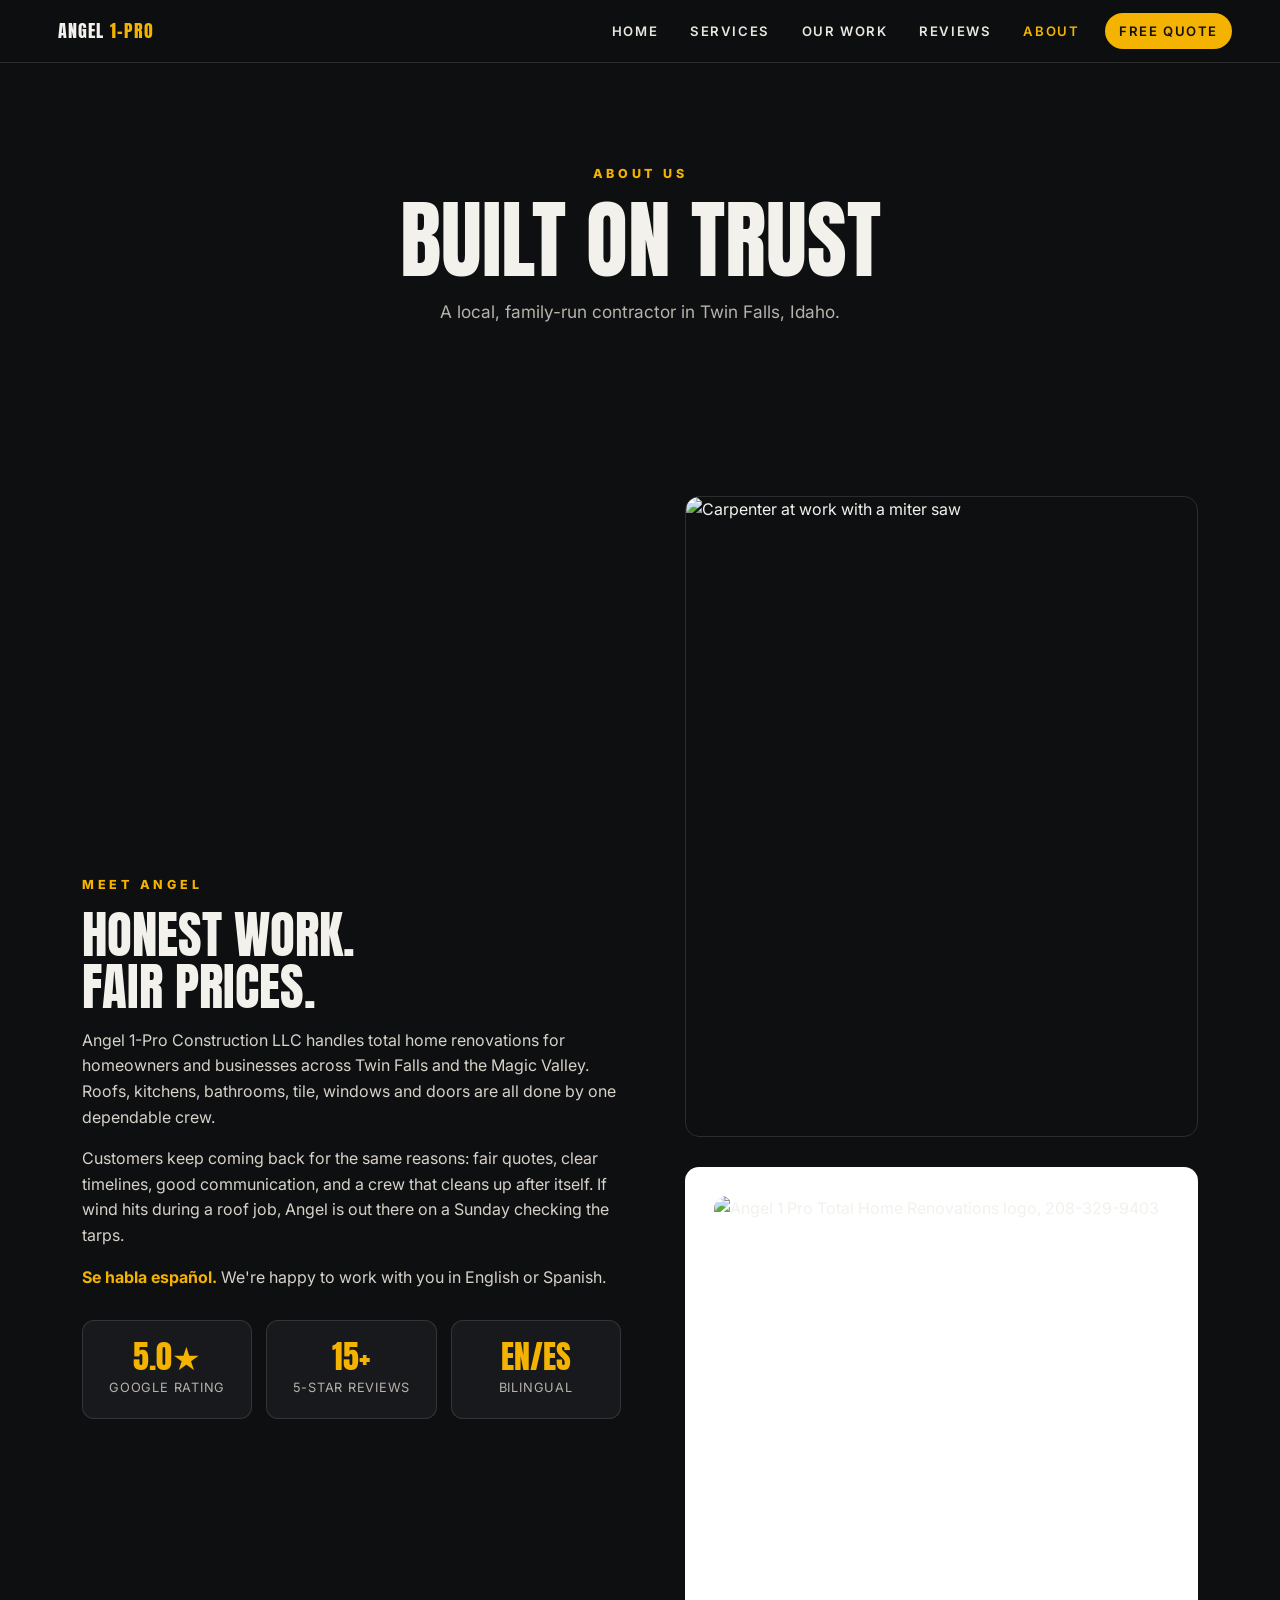
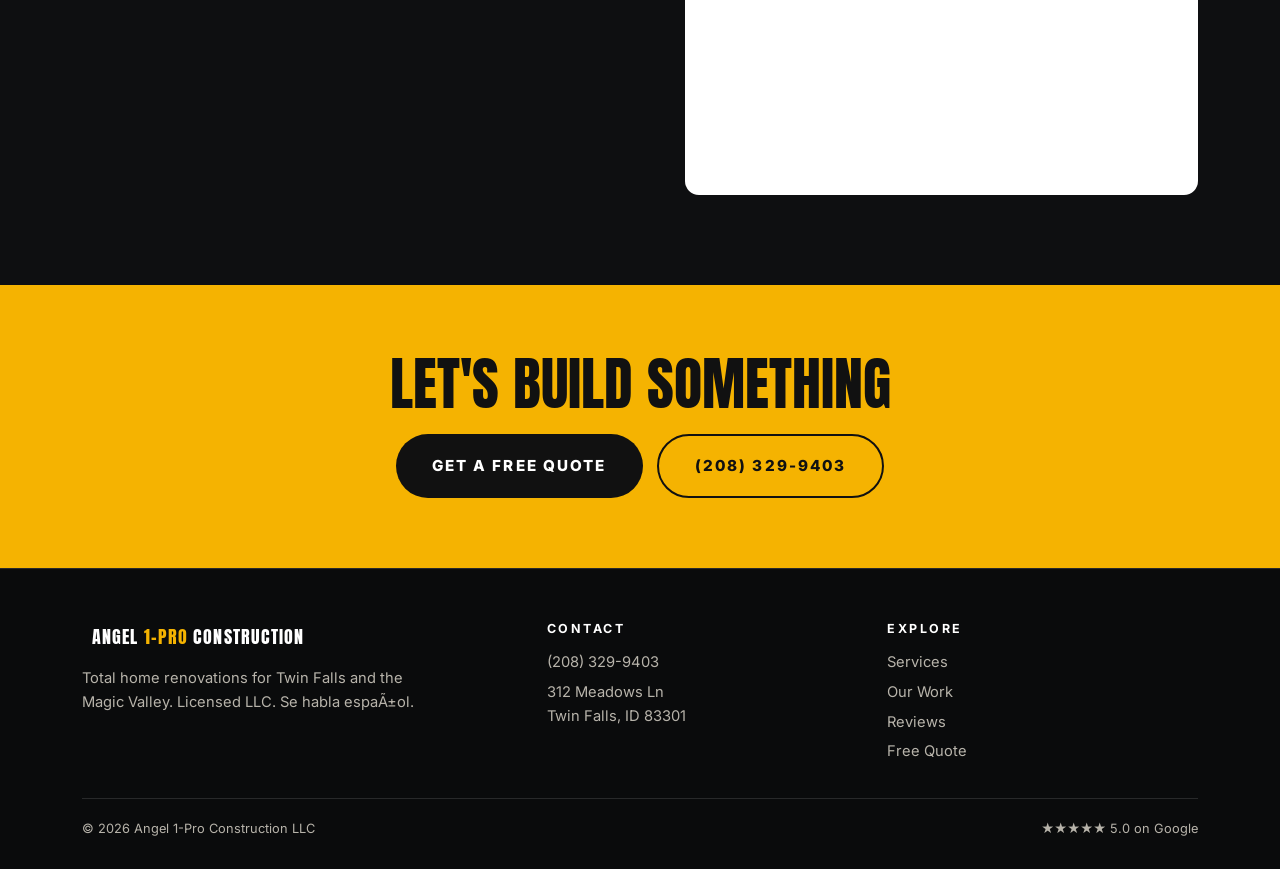
==== about.html @ 1bdcd0eb "Add files via upload" ====
<!doctype html>
<html lang="en">
<head>
<meta charset="utf-8">
<meta name="viewport" content="width=device-width,initial-scale=1">
<title>About | Angel 1-Pro Construction</title>
<meta name="description" content="Angel 1-Pro Construction LLC is a family-run renovation contractor in Twin Falls, Idaho. Se habla español.">
<link rel="icon" href="images/logo-full.png">
<link rel="preconnect" href="https://fonts.googleapis.com"><link rel="preconnect" href="https://fonts.gstatic.com" crossorigin>
<link href="https://fonts.googleapis.com/css2?family=Anton&family=Inter:wght@400;500;600;700;800&display=swap" rel="stylesheet">
<link rel="stylesheet" href="styles.css">
</head>
<body>
<header class="nav solid">
  <a class="brand" href="index.html"><img src="images/house-white.png" alt=""><span>Angel <b>1-Pro</b></span></a>
  <button class="burger" aria-label="Menu" aria-expanded="false"><span></span></button>
  <ul class="links">
    <li><a href="index.html">Home</a></li>
    <li><a href="services.html">Services</a></li>
    <li><a href="work.html">Our Work</a></li>
    <li><a href="reviews.html">Reviews</a></li>
    <li><a href="about.html">About</a></li>
    <li><a class="cta" href="quote.html">Free Quote</a></li>
  </ul>
</header><section class="page-head" style="--bg:url('images/roofing.jpg')">
  <span class="eyebrow">About Us</span>
  <h1>Built on Trust</h1>
  <p>A local, family-run contractor in Twin Falls, Idaho.</p>
</section>

<section class="block">
  <div class="wrap split">
    <div class="reveal">
      <span class="eyebrow">Meet Angel</span>
      <h2 class="h2">Honest work.<br>Fair prices.</h2>
      <p>Angel 1-Pro Construction LLC handles total home renovations for homeowners and businesses across Twin Falls and the Magic Valley. Roofs, kitchens, bathrooms, tile, windows and doors are all done by one dependable crew.</p>
      <p>Customers keep coming back for the same reasons: fair quotes, clear timelines, good communication, and a crew that cleans up after itself. If wind hits during a roof job, Angel is out there on a Sunday checking the tarps.</p>
      <p><strong style="color:var(--gold)">Se habla español.</strong> We're happy to work with you in English or Spanish.</p>
      <div class="facts">
        <div class="fact"><b>5.0&#9733;</b><span>Google rating</span></div>
        <div class="fact"><b>15+</b><span>5-star reviews</span></div>
        <div class="fact"><b>EN/ES</b><span>Bilingual</span></div>
      </div>
    </div>
    <div class="reveal">
      <img src="images/carpentry.jpg" alt="Carpenter at work with a miter saw" loading="lazy">
      <div class="logo-card"><img src="images/logo-full.png" alt="Angel 1 Pro Total Home Renovations logo, 208-329-9403"></div>
    </div>
  </div>
</section>

<section class="band">
  <h2>Let's build something</h2>
  <div class="band-actions" style="margin-top:22px"><a class="btn" href="quote.html">Get a Free Quote</a><a class="btn btn-ghost" href="tel:+12083299403">(208) 329-9403</a></div>
</section>
<footer>
  <div class="wrap">
    <div class="foot">
      <div>
        <a class="brand" href="index.html"><img src="images/house-white.png" alt=""><span style="color:#fff">Angel <b>1-Pro</b> Construction</span></a>
        <p style="margin-top:14px;max-width:340px">Total home renovations for Twin Falls and the Magic Valley. Licensed LLC. Se habla espaÃ±ol.</p>
      </div>
      <div>
        <h4>Contact</h4>
        <ul>
          <li><a href="tel:+12083299403">(208) 329-9403</a></li>
          <li>312 Meadows Ln<br>Twin Falls, ID 83301</li>
        </ul>
      </div>
      <div>
        <h4>Explore</h4>
        <ul>
          <li><a href="services.html">Services</a></li>
          <li><a href="work.html">Our Work</a></li>
          <li><a href="reviews.html">Reviews</a></li>
          <li><a href="quote.html">Free Quote</a></li>
        </ul>
      </div>
    </div>
    <div class="copy"><span>&copy; <span id="yr"></span> Angel 1-Pro Construction LLC</span><span>&#9733;&#9733;&#9733;&#9733;&#9733; 5.0 on Google</span></div>
  </div>
</footer>
<script>document.getElementById('yr').textContent=new Date().getFullYear()</script>
<script src="site.js"></script>
</body>
</html>
---- styles.css ----
:root{
  --ink:#0e0f11;
  --ink-2:#17191c;
  --ink-3:#22252a;
  --line:rgba(255,255,255,.12);
  --text:#f3f1ec;
  --muted:#b7b3aa;
  --gold:#f5b301;
  --gold-2:#ffcc33;
  --paper:#f6f3ec;
  --paper-ink:#1b1c1f;
  --radius:14px;
  --display:"Anton","Oswald",Impact,sans-serif;
  --body:"Inter",system-ui,-apple-system,Segoe UI,Roboto,sans-serif;
}
*{box-sizing:border-box;margin:0;padding:0}
html{scroll-behavior:smooth}
body{font-family:var(--body);background:var(--ink);color:var(--text);line-height:1.6;-webkit-font-smoothing:antialiased;overflow-x:hidden}
img{max-width:100%;display:block}
a{color:inherit;text-decoration:none}

/* ---------- NAV ---------- */
.nav{position:fixed;inset:0 0 auto 0;z-index:50;display:flex;align-items:center;justify-content:space-between;
  padding:14px clamp(16px,4vw,48px);transition:background .3s,backdrop-filter .3s,padding .3s}
.nav.solid,.nav.scrolled{background:rgba(14,15,17,.88);backdrop-filter:blur(12px);-webkit-backdrop-filter:blur(12px);border-bottom:1px solid var(--line)}
.brand{display:flex;align-items:center;gap:10px}
.brand img{height:34px;width:auto}
.brand span{font-family:var(--display);font-size:1.15rem;letter-spacing:.06em;text-transform:uppercase}
.brand span b{color:var(--gold);font-weight:400}
.links{display:flex;gap:4px;align-items:center;list-style:none}
.links a{font-size:.82rem;font-weight:600;letter-spacing:.12em;text-transform:uppercase;padding:10px 14px;border-radius:999px;color:#e9e6df;transition:color .2s,background .2s}
.links a:hover{color:var(--gold)}
.links a.active{color:var(--gold)}
.links a.cta{background:var(--gold);color:#111;margin-left:8px}
.links a.cta:hover{background:var(--gold-2);color:#111}
.burger{display:none;background:none;border:0;color:#fff;cursor:pointer;width:44px;height:44px;position:relative}
.burger span,.burger span::before,.burger span::after{position:absolute;left:10px;right:10px;height:2px;background:#fff;content:"";transition:.3s}
.burger span{top:21px}.burger span::before{top:-7px;left:0;right:0}.burger span::after{top:7px;left:0;right:0}
.nav.open .burger span{background:transparent}
.nav.open .burger span::before{top:0;transform:rotate(45deg)}
.nav.open .burger span::after{top:0;transform:rotate(-45deg)}

@media (max-width:900px){
  .burger{display:block}
  .links{position:fixed;inset:64px 0 auto 0;flex-direction:column;align-items:stretch;gap:0;background:rgba(14,15,17,.97);
    padding:8px 16px 20px;border-bottom:1px solid var(--line);transform:translateY(-12px);opacity:0;pointer-events:none;transition:.25s}
  .nav.open .links{transform:none;opacity:1;pointer-events:auto}
  .links a{display:block;padding:14px 8px;border-bottom:1px solid var(--line);border-radius:0}
  .links a.cta{margin:14px 0 0;text-align:center;border-radius:999px;border:0}
  .brand span{font-size:1rem}
}

/* ---------- HERO (home) ---------- */
.hero{position:relative;min-height:100vh;min-height:100svh;display:grid;place-items:center;text-align:center;overflow:hidden;isolation:isolate}
.hero-bg{position:absolute;inset:0;z-index:-2;background:url("images/hero.jpg") center 35%/cover no-repeat;transform:scale(1.08);animation:drift 22s ease-in-out infinite alternate}
.hero::before{content:"";position:absolute;inset:0;z-index:-1;
  background:
    radial-gradient(ellipse at center,rgba(10,10,12,.55) 0%,rgba(10,10,12,.82) 70%,rgba(10,10,12,.95) 100%),
    linear-gradient(180deg,rgba(10,10,12,.7) 0%,rgba(10,10,12,.35) 40%,rgba(10,10,12,.9) 100%)}
@keyframes drift{from{transform:scale(1.08) translate(0,0)}to{transform:scale(1.16) translate(-1.5%,-1%)}}
.hero-inner{padding:110px 16px 60px;max-width:1100px;width:100%}
.hero-mark{width:clamp(120px,22vw,220px);margin:0 auto 18px;opacity:0;animation:rise .9s .1s forwards;filter:drop-shadow(0 6px 20px rgba(0,0,0,.6))}
.hero h1{font-family:var(--display);font-weight:400;text-transform:uppercase;line-height:.92;letter-spacing:.01em;
  font-size:clamp(3.2rem,11.5vw,9.5rem);text-shadow:0 8px 40px rgba(0,0,0,.6);opacity:0;animation:rise .9s .25s forwards}
.hero h1 .gold{background:linear-gradient(180deg,var(--gold-2),var(--gold) 55%,#d48f00);-webkit-background-clip:text;background-clip:text;color:transparent}
.hero h1 small{display:block;font-size:.34em;letter-spacing:.42em;margin-top:.45em;color:#fff;padding-left:.42em}
.hero-actions{display:flex;flex-direction:column;align-items:center;gap:18px;margin-top:38px;opacity:0;animation:rise .9s .45s forwards}
@keyframes rise{from{opacity:0;transform:translateY(24px)}to{opacity:1;transform:none}}

.btn{display:inline-flex;align-items:center;justify-content:center;gap:10px;font-weight:800;letter-spacing:.14em;text-transform:uppercase;
  border-radius:999px;padding:18px 36px;font-size:.95rem;transition:transform .2s,box-shadow .2s,background .2s;cursor:pointer;border:0;font-family:var(--body)}
.btn-gold{background:var(--gold);color:#111;box-shadow:0 10px 30px rgba(245,179,1,.35)}
.btn-gold:hover{background:var(--gold-2);transform:translateY(-2px);box-shadow:0 16px 40px rgba(245,179,1,.45)}
.btn-ghost{border:2px solid rgba(255,255,255,.6);color:#fff;background:transparent}
.btn-ghost:hover{border-color:var(--gold);color:var(--gold)}
.btn-lg{font-size:1.05rem;padding:22px 48px}
.phone-big{font-family:var(--display);font-size:clamp(1.8rem,5vw,2.8rem);letter-spacing:.05em;display:inline-flex;align-items:center;gap:12px;color:#fff;transition:color .2s}
.phone-big:hover{color:var(--gold)}
.phone-big svg{width:.8em;height:.8em;color:var(--gold)}

/* ---------- INNER PAGES ---------- */
.page-head{position:relative;padding:160px 16px 80px;text-align:center;isolation:isolate;overflow:hidden}
.page-head::before{content:"";position:absolute;inset:0;z-index:-1;background:linear-gradient(180deg,rgba(14,15,17,.75),rgba(14,15,17,.92)),var(--bg) center/cover}
.eyebrow{display:inline-block;font-size:.78rem;font-weight:800;letter-spacing:.3em;text-transform:uppercase;color:var(--gold);margin-bottom:14px}
.page-head h1{font-family:var(--display);font-weight:400;text-transform:uppercase;font-size:clamp(2.6rem,8vw,5.4rem);line-height:.95}
.page-head p{max-width:620px;margin:18px auto 0;color:var(--muted);font-size:1.08rem}

.wrap{max-width:1180px;margin:0 auto;padding:0 clamp(16px,4vw,32px)}
section.block{padding:90px 0}
.h2{font-family:var(--display);font-weight:400;text-transform:uppercase;font-size:clamp(2rem,5vw,3.2rem);line-height:1}

/* services */
.svc-grid{display:grid;grid-template-columns:repeat(auto-fill,minmax(300px,1fr));gap:22px}
.svc{position:relative;border-radius:var(--radius);overflow:hidden;min-height:360px;display:flex;align-items:flex-end;isolation:isolate;border:1px solid var(--line)}
.svc img{position:absolute;inset:0;width:100%;height:100%;object-fit:cover;z-index:-2;transition:transform .6s}
.svc::after{content:"";position:absolute;inset:0;z-index:-1;background:linear-gradient(180deg,rgba(0,0,0,0) 25%,rgba(0,0,0,.88) 100%)}
.svc:hover img{transform:scale(1.06)}
.svc-body{padding:26px}
.svc-num{font-family:var(--display);color:var(--gold);font-size:1rem;letter-spacing:.1em}
.svc h3{font-family:var(--display);font-weight:400;font-size:1.9rem;text-transform:uppercase;line-height:1.05;margin:4px 0 8px}
.svc p{color:#d6d2c8;font-size:.95rem}

.band{background:var(--gold);color:#111;text-align:center;padding:70px 16px}
.band h2{font-family:var(--display);font-weight:400;text-transform:uppercase;font-size:clamp(2rem,6vw,3.6rem);line-height:1}
.band p{margin:12px auto 26px;max-width:560px;font-weight:500}
.band .btn{background:#111;color:#fff}
.band .btn:hover{background:#000;transform:translateY(-2px)}
.band .btn-ghost{background:transparent;border-color:#111;color:#111}
.band-actions{display:flex;flex-wrap:wrap;gap:14px;justify-content:center}

/* gallery */
.gallery{columns:3 280px;column-gap:18px}
.gallery figure{break-inside:avoid;margin:0 0 18px;border-radius:var(--radius);overflow:hidden;position:relative;border:1px solid var(--line);cursor:zoom-in}
.gallery img{width:100%;transition:transform .5s}
.gallery figure:hover img{transform:scale(1.04)}
.gallery figcaption{position:absolute;left:12px;bottom:12px;background:rgba(14,15,17,.8);backdrop-filter:blur(6px);padding:6px 12px;border-radius:999px;font-size:.78rem;font-weight:700;letter-spacing:.1em;text-transform:uppercase}
.lightbox{position:fixed;inset:0;background:rgba(0,0,0,.92);display:none;place-items:center;z-index:100;padding:16px;cursor:zoom-out}
.lightbox.on{display:grid}
.lightbox img{max-height:90vh;border-radius:10px}

/* reviews */
.rating-hero{display:flex;align-items:center;justify-content:center;gap:18px;flex-wrap:wrap;margin-top:22px}
.stars{color:var(--gold);letter-spacing:.12em;font-size:1.4rem}
.score{font-family:var(--display);font-size:3.4rem;line-height:1}
.reviews{columns:3 300px;column-gap:20px}
.review{break-inside:avoid;background:var(--ink-2);border:1px solid var(--line);border-radius:var(--radius);padding:28px;margin:0 0 20px;position:relative}
.review::before{content:"\201C";font-family:Georgia,serif;position:absolute;top:-6px;right:20px;font-size:5rem;color:var(--gold);opacity:.25;line-height:1}
.review .stars{font-size:1rem}
.review p{margin:12px 0 16px;color:#e4e0d7}
.review cite{font-style:normal;font-weight:700;font-size:.9rem;letter-spacing:.06em}
.review cite span{display:block;color:var(--muted);font-weight:500;font-size:.8rem;letter-spacing:0}

/* about */
.split{display:grid;grid-template-columns:1.05fr 1fr;gap:clamp(28px,5vw,70px);align-items:center}
.split img{border-radius:var(--radius);border:1px solid var(--line);aspect-ratio:4/5;object-fit:cover;width:100%}
.split p{color:#d6d2c8;margin-top:16px}
.facts{display:grid;grid-template-columns:repeat(3,1fr);gap:14px;margin-top:30px}
.fact{background:var(--ink-2);border:1px solid var(--line);border-radius:12px;padding:18px;text-align:center}
.fact b{display:block;font-family:var(--display);font-weight:400;font-size:2rem;color:var(--gold);line-height:1.1}
.fact span{font-size:.8rem;color:var(--muted);letter-spacing:.06em;text-transform:uppercase}
.logo-card{background:#fff;border-radius:var(--radius);padding:28px;margin-top:30px}
@media (max-width:860px){.split{grid-template-columns:1fr}.split img{aspect-ratio:16/10}}

/* contact / quote */
.quote-grid{display:grid;grid-template-columns:1.3fr 1fr;gap:28px;align-items:start}
@media (max-width:900px){.quote-grid{grid-template-columns:1fr}}
.card{background:var(--ink-2);border:1px solid var(--line);border-radius:var(--radius);padding:clamp(22px,4vw,38px)}
form .row{display:grid;grid-template-columns:1fr 1fr;gap:14px}
@media (max-width:600px){form .row{grid-template-columns:1fr}}
label{display:block;font-size:.78rem;font-weight:700;letter-spacing:.14em;text-transform:uppercase;color:var(--muted);margin:16px 0 8px}
input,select,textarea{width:100%;background:var(--ink);border:1px solid var(--line);color:var(--text);border-radius:10px;padding:14px 16px;font:inherit;font-size:1rem;transition:border-color .2s}
input:focus,select:focus,textarea:focus{outline:none;border-color:var(--gold)}
textarea{min-height:130px;resize:vertical}
form .btn{width:100%;margin-top:24px}
.form-note{font-size:.82rem;color:var(--muted);margin-top:12px;text-align:center}
.info-list{list-style:none}
.info-list li{display:flex;gap:14px;padding:18px 0;border-bottom:1px solid var(--line)}
.info-list li:last-child{border-bottom:0}
.info-list svg{flex:0 0 22px;width:22px;height:22px;color:var(--gold);margin-top:3px}
.info-list b{display:block;font-size:.75rem;letter-spacing:.16em;text-transform:uppercase;color:var(--muted);font-weight:700}
.info-list a:hover{color:var(--gold)}
.map{margin-top:22px;border-radius:12px;overflow:hidden;border:1px solid var(--line);aspect-ratio:4/3}
.map iframe{width:100%;height:100%;border:0;filter:grayscale(.3) contrast(1.05)}

/* footer */
footer{border-top:1px solid var(--line);background:#0a0b0c;padding:50px 0 30px;color:var(--muted);font-size:.92rem}
.foot{display:grid;grid-template-columns:1.4fr 1fr 1fr;gap:30px}
@media (max-width:760px){.foot{grid-template-columns:1fr}}
.foot h4{color:#fff;font-size:.78rem;letter-spacing:.2em;text-transform:uppercase;margin-bottom:12px}
.foot a:hover{color:var(--gold)}
.foot ul{list-style:none;display:grid;gap:6px}
.copy{margin-top:34px;padding-top:20px;border-top:1px solid var(--line);font-size:.8rem;display:flex;flex-wrap:wrap;justify-content:space-between;gap:10px}

/* reveal on scroll */
.reveal{opacity:0;transform:translateY(26px);transition:opacity .8s,transform .8s}
.reveal.in{opacity:1;transform:none}
@media (prefers-reduced-motion:reduce){*{animation:none!important;transition:none!important}.reveal,.hero-mark,.hero h1,.hero-actions{opacity:1!important;transform:none!important}}
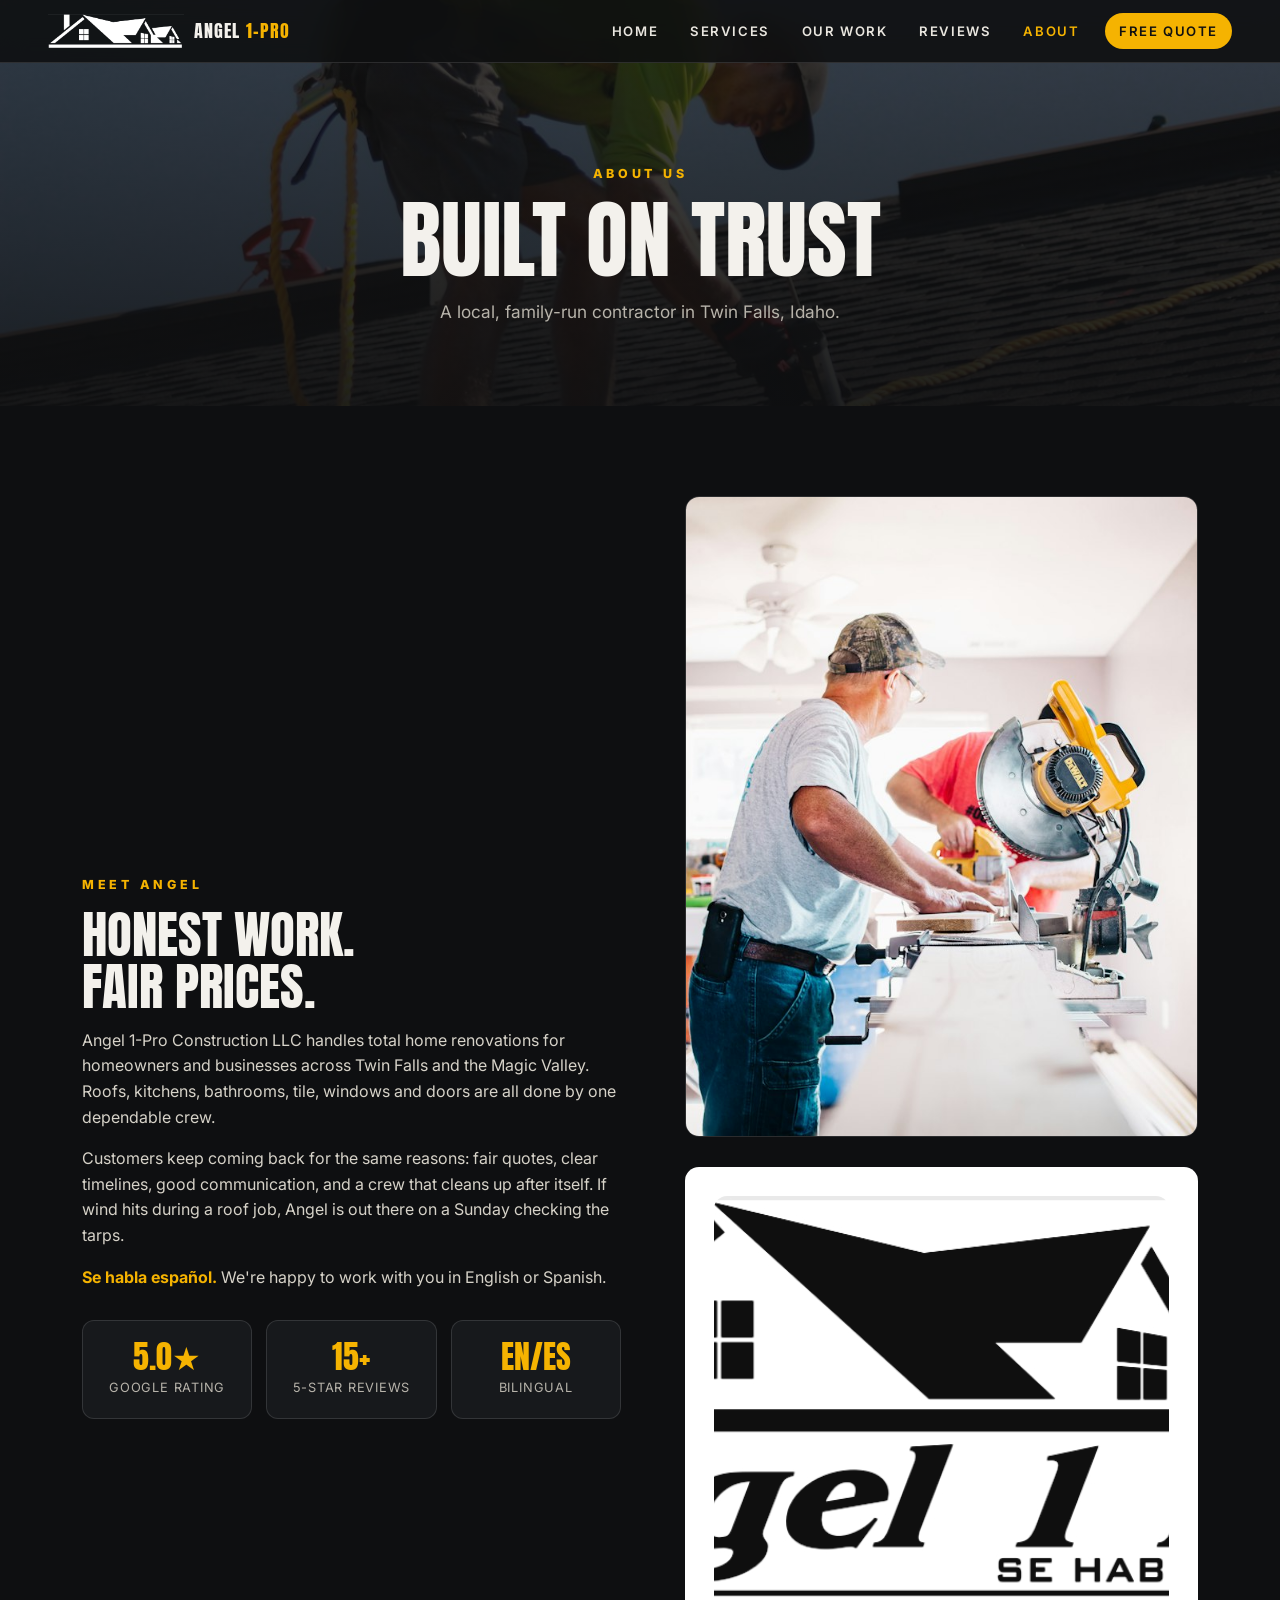
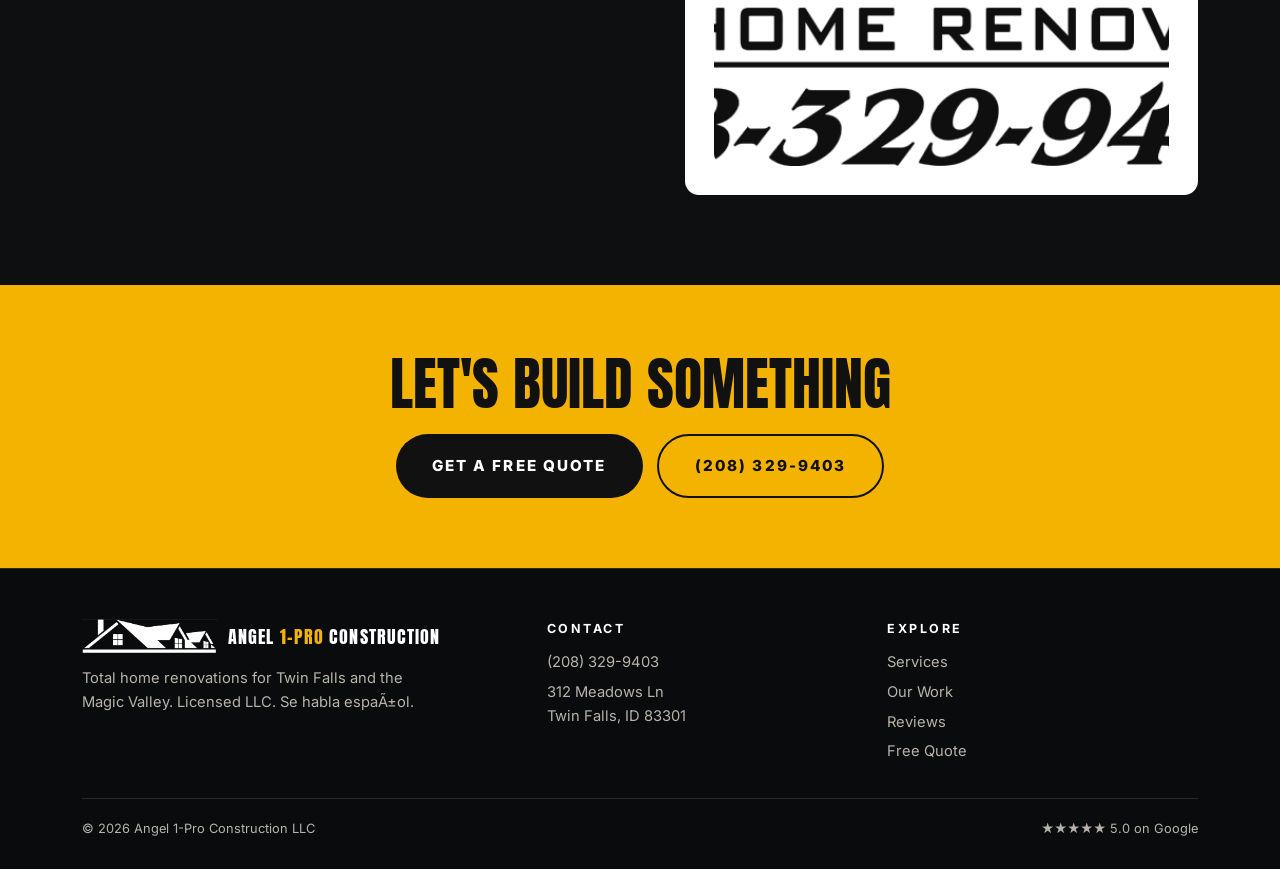
==== commit ad1620c1: "Add files via upload" ====
--- a/about.html
+++ b/about.html
@@ -8,7 +8,7 @@
 <link rel="icon" href="images/logo-full.png">
 <link rel="preconnect" href="https://fonts.googleapis.com"><link rel="preconnect" href="https://fonts.gstatic.com" crossorigin>
 <link href="https://fonts.googleapis.com/css2?family=Anton&family=Inter:wght@400;500;600;700;800&display=swap" rel="stylesheet">
-<link rel="stylesheet" href="styles.css">
+<link rel="stylesheet" href="styles.css?v=3">
 </head>
 <body>
 <header class="nav solid">
@@ -81,6 +81,6 @@
   </div>
 </footer>
 <script>document.getElementById('yr').textContent=new Date().getFullYear()</script>
-<script src="site.js"></script>
+<script src="site.js?v=3"></script>
 </body>
 </html>
--- a/styles.css
+++ b/styles.css
@@ -28,6 +28,7 @@
 .brand span{font-family:var(--display);font-size:1.15rem;letter-spacing:.06em;text-transform:uppercase}
 .brand span b{color:var(--gold);font-weight:400}
 .links{display:flex;gap:4px;align-items:center;list-style:none}
+.brand span,.links a{white-space:nowrap}
 .links a{font-size:.82rem;font-weight:600;letter-spacing:.12em;text-transform:uppercase;padding:10px 14px;border-radius:999px;color:#e9e6df;transition:color .2s,background .2s}
 .links a:hover{color:var(--gold)}
 .links a.active{color:var(--gold)}
@@ -40,7 +41,7 @@
 .nav.open .burger span::before{top:0;transform:rotate(45deg)}
 .nav.open .burger span::after{top:0;transform:rotate(-45deg)}
 
-@media (max-width:900px){
+@media (max-width:1060px){
   .burger{display:block}
   .links{position:fixed;inset:64px 0 auto 0;flex-direction:column;align-items:stretch;gap:0;background:rgba(14,15,17,.97);
     padding:8px 16px 20px;border-bottom:1px solid var(--line);transform:translateY(-12px);opacity:0;pointer-events:none;transition:.25s}
@@ -74,8 +75,17 @@
 .btn-ghost{border:2px solid rgba(255,255,255,.6);color:#fff;background:transparent}
 .btn-ghost:hover{border-color:var(--gold);color:var(--gold)}
 .btn-lg{font-size:1.05rem;padding:22px 48px}
-.phone-big{font-family:var(--display);font-size:clamp(1.8rem,5vw,2.8rem);letter-spacing:.05em;display:inline-flex;align-items:center;gap:12px;color:#fff;transition:color .2s}
-.phone-big:hover{color:var(--gold)}
+.phone-big{font-family:var(--display);font-size:clamp(1.8rem,5vw,2.8rem);letter-spacing:.05em;display:inline-flex;align-items:center;gap:12px;color:#fff;transition:color .2s;cursor:pointer}
+.phone-big span{text-decoration:underline;text-decoration-color:rgba(245,179,1,.7);text-decoration-thickness:3px;text-underline-offset:8px}
+.phone-big:hover,.phone-big:focus-visible{color:var(--gold)}
+.phone-big:hover span{text-decoration-color:var(--gold)}
+
+/* home page sections below the hero */
+.block.alt{background:var(--ink-2);border-top:1px solid var(--line);border-bottom:1px solid var(--line)}
+.sec-head{text-align:center;max-width:720px;margin:0 auto 46px}
+.sec-head p{color:var(--muted);margin-top:14px;font-size:1.05rem}
+.sec-more{text-align:center;margin-top:34px}
+#services,#work,#reviews,#about,#quote{scroll-margin-top:70px}
 .phone-big svg{width:.8em;height:.8em;color:var(--gold)}
 
 /* ---------- INNER PAGES ---------- */
